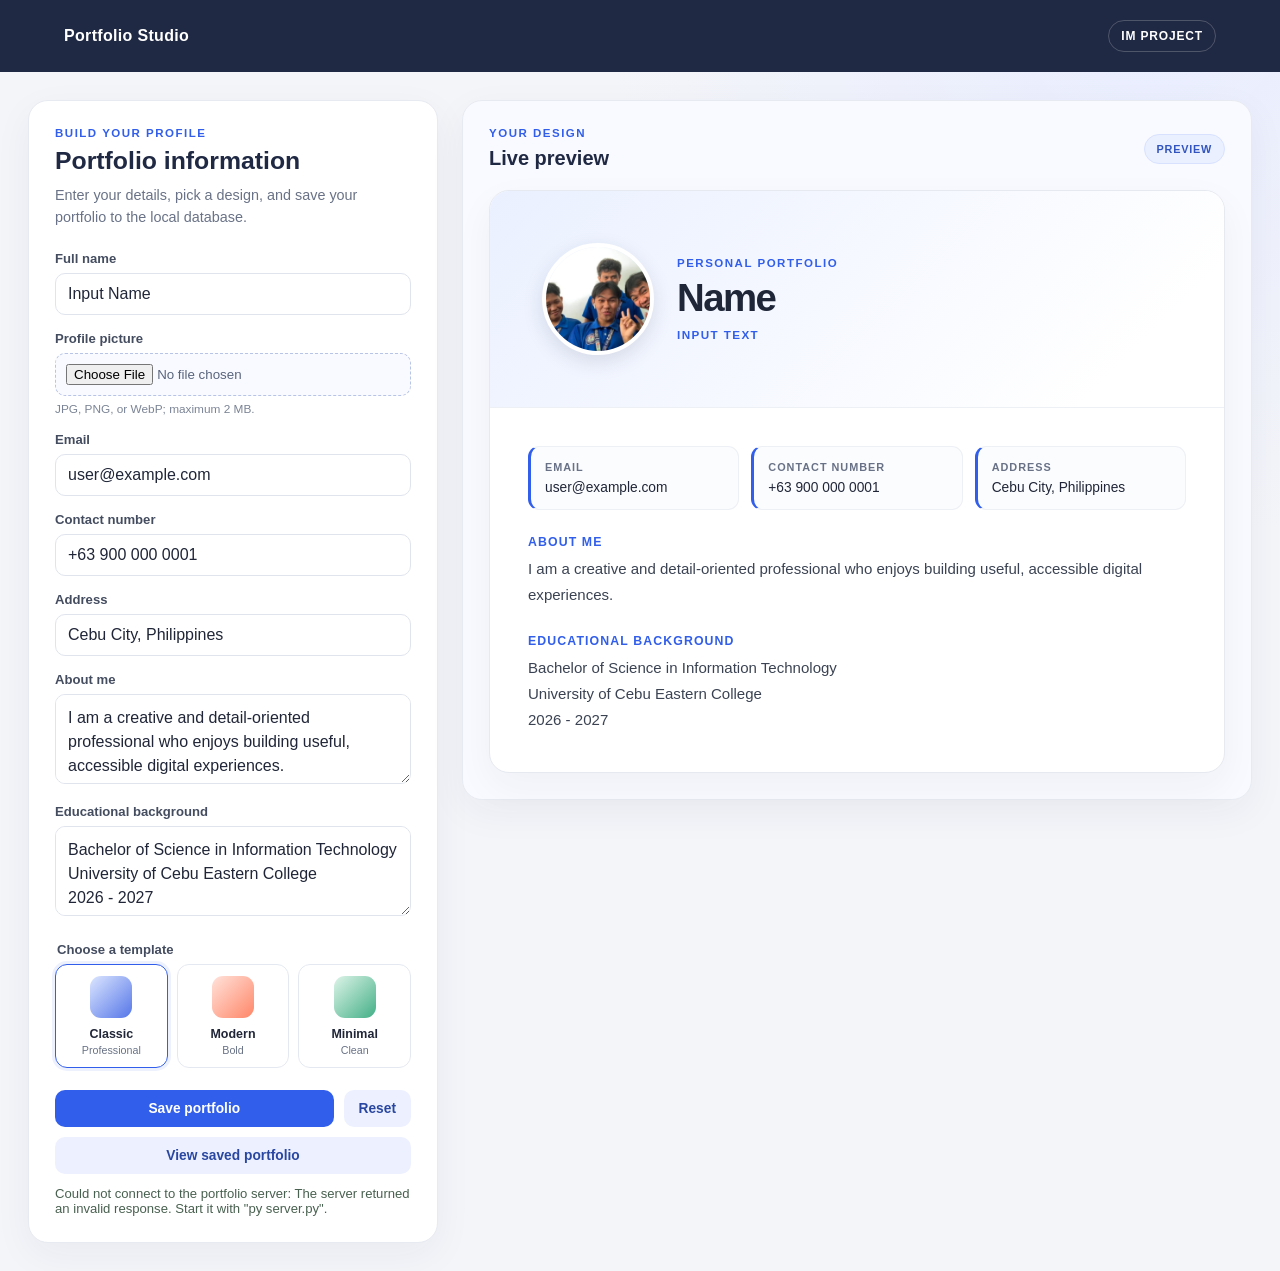
==== index.html @ dfabd65a "Add portfolio template generator Co-authored-by: Copilot <223556219+Copilot@users.noreply.github.com" ====
﻿<!doctype html>
<html lang="en">
<head>
  <meta charset="utf-8">
  <meta name="viewport" content="width=device-width, initial-scale=1">
  <title>Portfolio Template Generator</title>
  <link rel="stylesheet" href="styles.css">
  <script src="app.js" defer></script>
</head>
<body>
  <header class="site-header">
    <a class="brand" href="./">Portfolio Studio</a>
    <span class="header-tag">IM Project</span>
  </header>

  <main class="workspace">
    <section class="editor-panel">
      <div class="panel-heading">
        <p class="eyebrow">Build your profile</p>
        <h1>Portfolio information</h1>
        <p>Enter your details, pick a design, and save your portfolio to the local database.</p>
      </div>

      <form data-portfolio-form>
        <div class="field">
          <label for="full_name">Full name</label>
          <input id="full_name" name="full_name" value="Input Name" maxlength="120" required data-field="full_name">
        </div>

        <div class="field">
          <label for="profile_image">Profile picture</label>
          <input id="profile_image" name="profile_image" type="file" accept=".jpg,.jpeg,.png,.webp,image/jpeg,image/png,image/webp" data-image-input>
          <small>JPG, PNG, or WebP; maximum 2 MB.</small>
        </div>

        <div class="field">
          <label for="email">Email</label>
          <input id="email" name="email" type="email" value="user@example.com" maxlength="255" required data-field="email">
        </div>

        <div class="field">
          <label for="phone">Contact number</label>
          <input id="phone" name="phone" type="tel" value="+63 900 000 0001" maxlength="40" required data-field="phone">
        </div>

        <div class="field">
          <label for="address">Address</label>
          <input id="address" name="address" value="Cebu City, Philippines" maxlength="180" required data-field="address">
        </div>

        <div class="field">
          <label for="about">About me</label>
          <textarea id="about" name="about" maxlength="3000" required data-field="about">I am a creative and detail-oriented professional who enjoys building useful, accessible digital experiences.</textarea>
        </div>

        <div class="field">
          <label for="education">Educational background</label>
          <textarea id="education" name="education" maxlength="3000" required data-field="education">Bachelor of Science in Information Technology
University of Cebu Eastern College
2026 - 2027</textarea>
        </div>

        <fieldset class="template-field">
          <legend>Choose a template</legend>
          <div class="template-options">
            <label class="template-choice">
              <input type="radio" name="template" value="classic" checked data-template-choice>
              <span class="template-swatch swatch-classic" aria-hidden="true"></span>
              <span><strong>Classic</strong><small>Professional</small></span>
            </label>
            <label class="template-choice">
              <input type="radio" name="template" value="modern" data-template-choice>
              <span class="template-swatch swatch-modern" aria-hidden="true"></span>
              <span><strong>Modern</strong><small>Bold</small></span>
            </label>
            <label class="template-choice">
              <input type="radio" name="template" value="minimal" data-template-choice>
              <span class="template-swatch swatch-minimal" aria-hidden="true"></span>
              <span><strong>Minimal</strong><small>Clean</small></span>
            </label>
          </div>
        </fieldset>

        <div class="editor-actions">
          <button class="button button-primary" type="submit">Save portfolio</button>
          <button class="button button-secondary" type="reset">Reset</button>
        </div>
        <button class="button button-secondary saved-check-button" type="button" data-view-saved>View saved portfolio</button>
        <p class="save-status" role="status" aria-live="polite" data-save-status></p>
      </form>
    </section>

    <section class="preview-panel" aria-label="Portfolio preview">
      <div class="preview-heading">
        <div>
          <p class="eyebrow">Your design</p>
          <h2>Live preview</h2>
        </div>
        <span class="live-badge">Preview</span>
      </div>

      <article class="portfolio-card template-classic" data-preview-card>
        <header class="portfolio-hero">
          <img class="avatar" src="imgs.jpg" alt="Profile photo of Alex Morgan">
          <div>
            <p class="eyebrow">Personal Portfolio</p>
            <h1 data-preview="full_name">Name</h1>
            <p class="role">Input text</p>
          </div>
        </header>
        <div class="portfolio-content">
          <section class="contact-grid" aria-label="Contact information">
            <div class="info-card">
              <h2>Email</h2>
              <p data-preview="email">user@example.com</p>
            </div>
            <div class="info-card">
              <h2>Contact number</h2>
              <p data-preview="phone">+63 900 000 0001</p>
            </div>
            <div class="info-card">
              <h2>Address</h2>
              <p data-preview="address">Cebu City, Philippines</p>
            </div>
          </section>
          <section class="content-section">
            <h2>About me</h2>
            <p data-preview="about">I am a creative and detail-oriented professional who enjoys building useful, accessible digital experiences.</p>
          </section>
          <section class="content-section">
            <h2>Educational background</h2>
            <p class="multiline" data-preview="education">Bachelor of Science in Information Technology
University of Cebu Eastern College
2026 - 2027</p>
          </section>
        </div>
      </article>
    </section>
  </main>

  <dialog class="saved-dialog" data-saved-dialog aria-labelledby="saved-dialog-title">
    <div class="saved-dialog-header">
      <div>
        <p class="eyebrow">Saved on this computer</p>
        <h2 id="saved-dialog-title">Your saved portfolio</h2>
      </div>
      <div class="saved-dialog-actions">
        <button class="button button-primary" type="button" data-download-saved>Download</button>
        <button class="button button-secondary" type="button" data-close-saved>Close</button>
      </div>
    </div>
    <div data-saved-content></div>
  </dialog>
</body>
</html>
---- styles.css ----
:root {
    color-scheme: light;
    font-family: Inter, "Segoe UI", Arial, sans-serif;
    color: #202638;
    background: #f1f3f8;
    font-synthesis: none;
    text-rendering: optimizeLegibility;
    --blue: #315eea;
    --muted: #697286;
    --line: #e4e8f0;
}

* { box-sizing: border-box; }
body { margin: 0; min-height: 100vh; background: radial-gradient(circle at 90% 0%, #e8edff, transparent 34rem), #f4f5f9; }
a { color: inherit; }
.site-header { height: 72px; display: flex; align-items: center; justify-content: space-between; padding: 0 clamp(20px, 5vw, 70px); color: #fff; background: #202943; }
.brand { color: inherit; text-decoration: none; font-weight: 800; letter-spacing: .02em; }
.header-tag, .live-badge { border: 1px solid #ffffff35; border-radius: 999px; padding: 8px 12px; font-size: .75rem; font-weight: 700; letter-spacing: .07em; text-transform: uppercase; }
.workspace { width: min(1440px, 100%); margin: 0 auto; padding: 28px; display: grid; grid-template-columns: minmax(300px, 410px) minmax(0, 1fr); gap: 24px; align-items: start; }
.editor-panel, .preview-panel { border: 1px solid #e7eaf1; border-radius: 20px; background: #fff; box-shadow: 0 12px 38px #25304c0d; }
.editor-panel { padding: 26px; }
.panel-heading { margin-bottom: 22px; }
.eyebrow { margin: 0 0 8px; color: var(--blue); font-size: .72rem; font-weight: 800; letter-spacing: .13em; text-transform: uppercase; }
.panel-heading h1, .preview-heading h2 { margin: 0; color: #202943; }
.panel-heading h1 { font-size: 1.55rem; }
.panel-heading > p:last-child { margin: 9px 0 0; color: var(--muted); line-height: 1.55; font-size: .9rem; }
.field { margin-bottom: 16px; }
.field label, .template-field legend { display: block; margin-bottom: 7px; font-size: .82rem; font-weight: 750; color: #444d60; }
.field input:not([type="file"]), .field textarea { width: 100%; border: 1px solid #dfe4ed; border-radius: 10px; padding: 11px 12px; font: inherit; color: #202638; background: #fff; }
.field textarea { min-height: 90px; resize: vertical; line-height: 1.5; }
.field input:focus, .field textarea:focus { outline: 3px solid #315eea20; border-color: #7190f6; }
.field input[type="file"] { width: 100%; border: 1px dashed #b7c4e6; border-radius: 10px; padding: 10px; background: #f9faff; color: #59657d; }
.field small { display: block; margin-top: 6px; color: #7b8495; font-size: .74rem; }
.template-field { margin: 22px 0; padding: 0; border: 0; }
.template-options { display: grid; grid-template-columns: repeat(3, 1fr); gap: 9px; }
.template-choice { display: flex; flex-direction: column; align-items: center; gap: 9px; border: 1px solid var(--line); border-radius: 12px; padding: 11px 6px; text-align: center; cursor: pointer; }
.template-choice:has(input:checked) { border-color: var(--blue); box-shadow: 0 0 0 3px #315eea16; }
.template-choice input { position: absolute; opacity: 0; pointer-events: none; }
.template-choice:focus-within { outline: 3px solid #315eea38; }
.template-choice span:last-child { display: grid; gap: 3px; }
.template-choice strong { font-size: .78rem; }
.template-choice small { color: var(--muted); font-size: .67rem; }
.template-swatch { width: 42px; height: 42px; border-radius: 11px; }
.swatch-classic { background: linear-gradient(135deg, #dce6ff, #5576e8); }
.swatch-modern { background: linear-gradient(135deg, #ffe3db, #ff8668); }
.swatch-minimal { background: linear-gradient(135deg, #ddf4e9, #43af87); }
.button { display: inline-flex; justify-content: center; align-items: center; border: 0; border-radius: 10px; padding: 11px 15px; text-decoration: none; font: inherit; font-size: .86rem; font-weight: 750; cursor: pointer; }
.button-primary { color: #fff; background: var(--blue); }
.button-primary:hover { background: #254dcc; }
.button-secondary { color: #2947a1; background: #edf1ff; }
.save-button { width: 100%; min-height: 46px; }
.editor-actions { display: flex; gap: 10px; }
.editor-actions .button-primary { flex: 1; }
.saved-check-button { width: 100%; margin-top: 10px; }
.save-status { min-height: 1.4em; margin: 12px 0 0; color: #48604f; font-size: .82rem; }
.saved-dialog { width: min(900px, calc(100% - 32px)); max-width: 900px; max-height: min(90vh, 900px); padding: 24px; border: 1px solid #e2e6ef; border-radius: 18px; background: #f9faff; color: #202638; box-shadow: 0 24px 80px #121a2f40; overflow: auto; }
.saved-dialog::backdrop { background: #18213bb3; backdrop-filter: blur(3px); }
.saved-dialog-header { display: flex; justify-content: space-between; align-items: center; gap: 16px; margin-bottom: 20px; }
.saved-dialog-header h2 { margin: 0; color: #202943; }
.saved-dialog-actions { display: flex; align-items: center; gap: 10px; }
.saved-dialog .portfolio-card { width: 100%; }
.alert { margin: 0 0 18px; padding: 12px 14px; border-radius: 10px; font-size: .85rem; line-height: 1.5; }
.alert ul { margin: 6px 0 0; padding-left: 20px; }
.alert-error { color: #8f2635; background: #fff0f1; border: 1px solid #ffd4d8; }
.alert-success { color: #196648; background: #eaf8f1; border: 1px solid #ccebdc; }
.preview-panel { min-width: 0; padding: 26px; background: #f9faff; }
.preview-heading { display: flex; justify-content: space-between; align-items: center; margin-bottom: 20px; }
.preview-heading h2 { font-size: 1.25rem; }
.live-badge { color: #3154be; background: #eaf0ff; border-color: #d8e2ff; font-size: .68rem; }
.portfolio-card { --accent: #315eea; --soft: #eaf0ff; width: min(100%, 840px); margin: 0 auto; overflow: hidden; border: 1px solid #e6e9f0; border-radius: 20px; background: #fff; box-shadow: 0 14px 38px #1b27400c; }
.template-modern { --accent: #e76d50; --soft: #fff0eb; border-radius: 5px; }
.template-minimal { --accent: #18825e; --soft: #eaf8f1; box-shadow: none; }
.portfolio-hero { display: flex; align-items: center; gap: 23px; padding: clamp(25px, 5vw, 52px); background: linear-gradient(135deg, var(--soft), #fff 85%); border-bottom: 1px solid #edf0f5; }
.avatar { width: 112px; height: 112px; flex: 0 0 auto; border: 4px solid #fff; border-radius: 50%; object-fit: cover; background: #e9edf6; box-shadow: 0 7px 20px #18294b20; }
.portfolio-hero h1 { margin: 0; color: #1e2638; font-size: clamp(1.65rem, 3vw, 2.5rem); line-height: 1.1; letter-spacing: -.04em; overflow-wrap: anywhere; }
.role { margin: 9px 0 0; color: var(--accent); font-size: .73rem; font-weight: 800; letter-spacing: .12em; text-transform: uppercase; }
.portfolio-content { padding: clamp(22px, 4vw, 38px); }
.contact-grid { display: grid; grid-template-columns: repeat(3, minmax(0, 1fr)); gap: 12px; }
.info-card { min-width: 0; padding: 14px; border: 1px solid #edf0f5; border-left: 3px solid var(--accent); border-radius: 11px; background: #fbfcfe; }
.info-card h2, .content-section h2 { margin: 0 0 7px; color: #687186; font-size: .68rem; font-weight: 800; letter-spacing: .09em; text-transform: uppercase; }
.info-card p { margin: 0; font-size: .86rem; overflow-wrap: anywhere; }
.content-section { margin-top: 25px; }
.content-section h2 { color: var(--accent); font-size: .77rem; }
.content-section p { margin: 0; color: #3b4353; font-size: .94rem; line-height: 1.75; white-space: pre-wrap; overflow-wrap: anywhere; }
.template-modern .info-card { border: 0; border-top: 3px solid var(--accent); border-radius: 4px; }
.template-minimal .info-card { border-color: #edf0f5; background: transparent; }
.published-page { width: min(920px, 100%); margin: 0 auto; padding: 28px 22px 60px; }
.published-toolbar { display: flex; justify-content: flex-end; gap: 10px; margin-bottom: 18px; }
@media (max-width: 1000px) { .workspace { grid-template-columns: minmax(280px, 370px) minmax(0, 1fr); padding: 18px; gap: 16px; } .editor-panel, .preview-panel { padding: 20px; } .contact-grid { grid-template-columns: 1fr; } }
@media (max-width: 760px) { .workspace { grid-template-columns: 1fr; } .preview-panel { grid-row: 1; } .contact-grid { grid-template-columns: 1fr 1fr; } }
@media (max-width: 480px) { .site-header { height: 62px; } .workspace { padding: 12px; } .editor-panel, .preview-panel { padding: 16px; border-radius: 15px; } .portfolio-hero { align-items: flex-start; flex-direction: column; } .avatar { width: 90px; height: 90px; } .contact-grid { grid-template-columns: 1fr; } .published-toolbar { flex-direction: column; } .saved-dialog { padding: 16px; } .saved-dialog-header { align-items: flex-start; flex-direction: column; } .saved-dialog-actions { width: 100%; } .saved-dialog-actions .button { flex: 1; } }
@media print { body { background: #fff; } .site-header, .published-toolbar { display: none; } .published-page { width: 100%; padding: 0; } .portfolio-card { box-shadow: none; } }
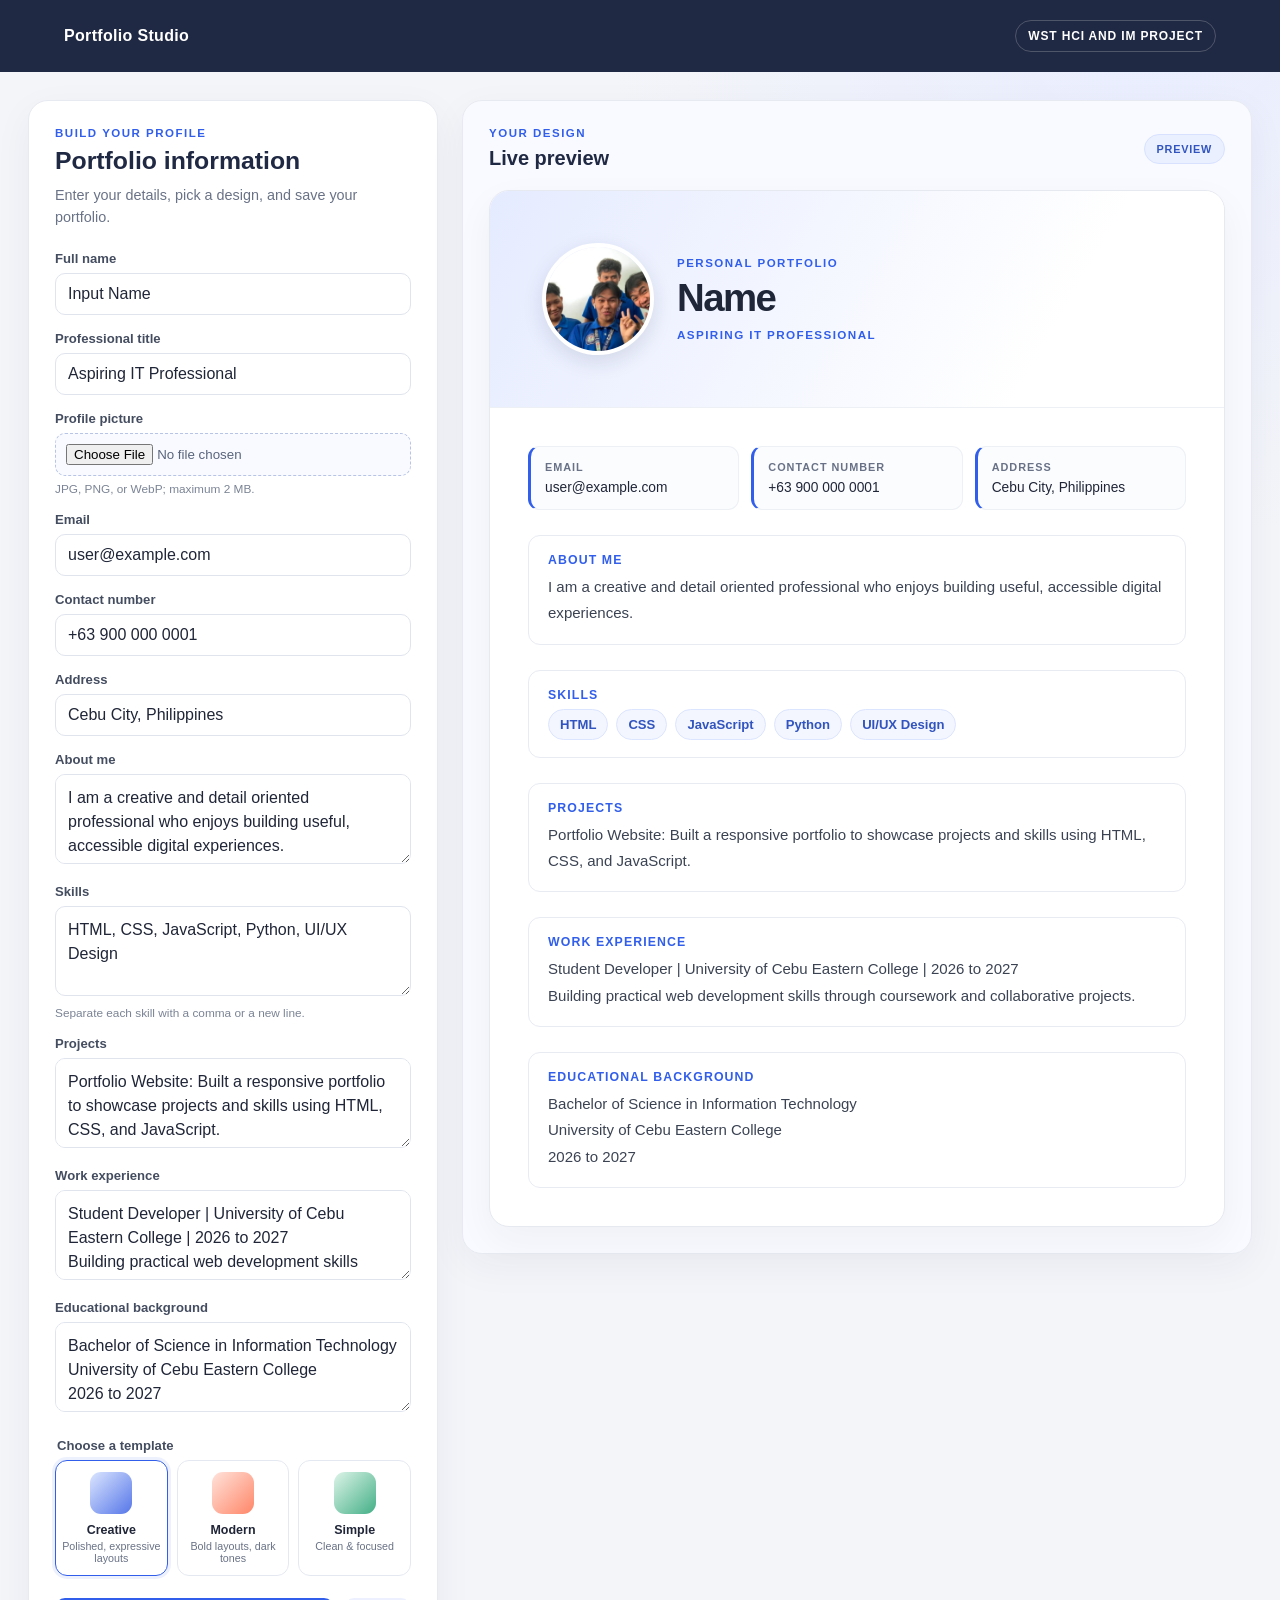
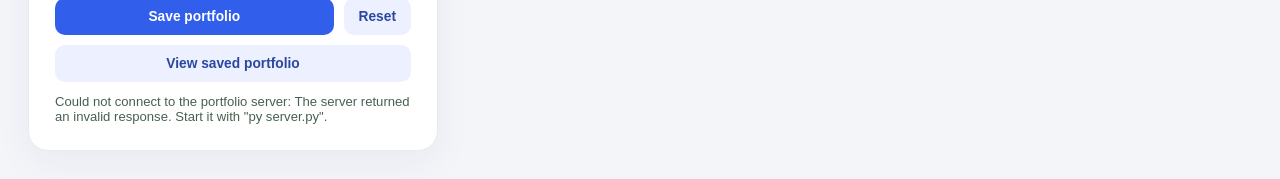
==== commit 5b1a256f: "Add portfolio persistence and Netlify function Co-authored-by: Copilot <223556219+Copilot@users.nore" ====
--- a/index.html
+++ b/index.html
@@ -10,7 +10,7 @@
 <body>
   <header class="site-header">
     <a class="brand" href="./">Portfolio Studio</a>
-    <span class="header-tag">IM Project</span>
+    <span class="header-tag">WST HCI AND IM PROJECT</span>
   </header>
 
   <main class="workspace">
@@ -18,13 +18,18 @@
       <div class="panel-heading">
         <p class="eyebrow">Build your profile</p>
         <h1>Portfolio information</h1>
-        <p>Enter your details, pick a design, and save your portfolio to the local database.</p>
+        <p>Enter your details, pick a design, and save your portfolio.</p>
       </div>
 
       <form data-portfolio-form>
         <div class="field">
           <label for="full_name">Full name</label>
           <input id="full_name" name="full_name" value="Input Name" maxlength="120" required data-field="full_name">
+        </div>
+
+        <div class="field">
+          <label for="career_title">Professional title</label>
+          <input id="career_title" name="career_title" value="Aspiring IT Professional" maxlength="120" required data-field="career_title">
         </div>
 
         <div class="field">
@@ -50,14 +55,31 @@
 
         <div class="field">
           <label for="about">About me</label>
-          <textarea id="about" name="about" maxlength="3000" required data-field="about">I am a creative and detail-oriented professional who enjoys building useful, accessible digital experiences.</textarea>
+          <textarea id="about" name="about" maxlength="3000" required data-field="about">I am a creative and detail oriented professional who enjoys building useful, accessible digital experiences.</textarea>
+        </div>
+
+        <div class="field">
+          <label for="skills">Skills</label>
+          <textarea id="skills" name="skills" maxlength="1000" placeholder="Separate skills with commas or new lines" data-field="skills">HTML, CSS, JavaScript, Python, UI/UX Design</textarea>
+          <small>Separate each skill with a comma or a new line.</small>
+        </div>
+
+        <div class="field">
+          <label for="projects">Projects</label>
+          <textarea id="projects" name="projects" maxlength="3000" placeholder="Project name, what you built, and the tools you used" data-field="projects">Portfolio Website: Built a responsive portfolio to showcase projects and skills using HTML, CSS, and JavaScript.</textarea>
+        </div>
+
+        <div class="field">
+          <label for="work_experience">Work experience</label>
+          <textarea id="work_experience" name="work_experience" maxlength="3000" placeholder="Role, organization, dates, and key contributions" data-field="work_experience">Student Developer | University of Cebu Eastern College | 2026 to 2027
+Building practical web development skills through coursework and collaborative projects.</textarea>
         </div>
 
         <div class="field">
           <label for="education">Educational background</label>
           <textarea id="education" name="education" maxlength="3000" required data-field="education">Bachelor of Science in Information Technology
 University of Cebu Eastern College
-2026 - 2027</textarea>
+2026 to 2027</textarea>
         </div>
 
         <fieldset class="template-field">
@@ -66,17 +88,17 @@
             <label class="template-choice">
               <input type="radio" name="template" value="classic" checked data-template-choice>
               <span class="template-swatch swatch-classic" aria-hidden="true"></span>
-              <span><strong>Classic</strong><small>Professional</small></span>
+              <span><strong>Creative</strong><small>Polished, expressive layouts</small></span>
             </label>
             <label class="template-choice">
               <input type="radio" name="template" value="modern" data-template-choice>
               <span class="template-swatch swatch-modern" aria-hidden="true"></span>
-              <span><strong>Modern</strong><small>Bold</small></span>
+              <span><strong>Modern</strong><small>Bold layouts, dark tones</small></span>
             </label>
             <label class="template-choice">
               <input type="radio" name="template" value="minimal" data-template-choice>
               <span class="template-swatch swatch-minimal" aria-hidden="true"></span>
-              <span><strong>Minimal</strong><small>Clean</small></span>
+              <span><strong>Simple</strong><small>Clean &amp; focused</small></span>
             </label>
           </div>
         </fieldset>
@@ -101,11 +123,11 @@
 
       <article class="portfolio-card template-classic" data-preview-card>
         <header class="portfolio-hero">
-          <img class="avatar" src="imgs.jpg" alt="Profile photo of Alex Morgan">
+          <img class="avatar" src="imgs.jpg" alt="Profile photo of Input Name">
           <div>
             <p class="eyebrow">Personal Portfolio</p>
             <h1 data-preview="full_name">Name</h1>
-            <p class="role">Input text</p>
+            <p class="role" data-preview="career_title">Aspiring IT Professional</p>
           </div>
         </header>
         <div class="portfolio-content">
@@ -125,13 +147,28 @@
           </section>
           <section class="content-section">
             <h2>About me</h2>
-            <p data-preview="about">I am a creative and detail-oriented professional who enjoys building useful, accessible digital experiences.</p>
+            <p data-preview="about">I am a creative and detail oriented professional who enjoys building useful, accessible digital experiences.</p>
+          </section>
+          <section class="content-section" data-section="skills">
+            <h2>Skills</h2>
+            <ul class="skill-list" data-preview-skills aria-label="Skills">
+              <li>HTML</li><li>CSS</li><li>JavaScript</li><li>Python</li><li>UI/UX Design</li>
+            </ul>
+          </section>
+          <section class="content-section" data-section="projects">
+            <h2>Projects</h2>
+            <p data-preview="projects">Portfolio Website: Built a responsive portfolio to showcase projects and skills using HTML, CSS, and JavaScript.</p>
+          </section>
+          <section class="content-section" data-section="work_experience">
+            <h2>Work experience</h2>
+            <p data-preview="work_experience">Student Developer | University of Cebu Eastern College | 2026 to 2027
+Building practical web development skills through coursework and collaborative projects.</p>
           </section>
           <section class="content-section">
             <h2>Educational background</h2>
             <p class="multiline" data-preview="education">Bachelor of Science in Information Technology
 University of Cebu Eastern College
-2026 - 2027</p>
+2026 to 2027</p>
           </section>
         </div>
       </article>
--- a/styles.css
+++ b/styles.css
@@ -86,7 +86,34 @@
 .template-minimal .info-card { border-color: #edf0f5; background: transparent; }
 .published-page { width: min(920px, 100%); margin: 0 auto; padding: 28px 22px 60px; }
 .published-toolbar { display: flex; justify-content: flex-end; gap: 10px; margin-bottom: 18px; }
+.skill-list { display: flex; flex-wrap: wrap; gap: 8px; margin: 0; padding: 0; list-style: none; }
+.skill-list li { padding: 7px 11px; border: 1px solid #dce5ff; border-radius: 999px; color: #3154be; background: #f3f6ff; font-size: .82rem; font-weight: 650; }
+.template-classic .portfolio-hero { background: linear-gradient(120deg, #e5ebff, #fff 75%); }
+.template-classic .content-section { padding: 17px 19px; border: 1px solid #e8ebf2; border-radius: 12px; background: #fff; }
+.template-modern { color: #f8f8fb; background: #171b27; border-color: #292e3b; }
+.template-modern .portfolio-hero { color: #f8f8fb; background: #222735; border-bottom: 3px solid var(--accent); }
+.template-modern .portfolio-hero h1 { color: #fff; }
+.template-modern .portfolio-hero .eyebrow { color: #ffad97; }
+.template-modern .avatar { border-radius: 18px; box-shadow: 0 10px 25px #0005; }
+.template-modern .portfolio-content { display: grid; grid-template-columns: repeat(2, minmax(0, 1fr)); gap: 16px 22px; }
+.template-modern .contact-grid, .template-modern .content-section:nth-of-type(2) { grid-column: 1 / -1; }
+.template-modern .info-card { color: #f8f8fb; background: #222735; border-color: #373d4c; }
+.template-modern .info-card h2 { color: #b6bdcc; }
+.template-modern .content-section { align-self: start; margin-top: 0; padding: 18px; border: 1px solid #353b49; border-radius: 12px; background: #202531; }
+.template-modern .content-section h2 { color: #ff9478; }
+.template-modern .content-section p { color: #e0e3eb; }
+.template-modern .skill-list li { color: #ffe0d8; background: #3a2b2e; border-color: #634044; }
+.template-minimal { --accent: #18825e; --soft: #eaf8f1; border: 0; border-radius: 0; box-shadow: none; }
+.template-minimal .portfolio-hero { align-items: flex-end; padding-right: clamp(22px, 8vw, 76px); padding-left: clamp(22px, 8vw, 76px); background: #fff; border-bottom: 1px solid #dbe8e1; }
+.template-minimal .avatar { width: 92px; height: 92px; border: 0; border-radius: 8px; box-shadow: none; }
+.template-minimal .portfolio-content { max-width: 720px; margin: 0 auto; }
+.template-minimal .contact-grid { gap: 20px; }
+.template-minimal .info-card { padding: 0 0 12px; border: 0; border-bottom: 1px solid #dce7e1; border-radius: 0; background: transparent; }
+.template-minimal .content-section { padding-top: 19px; border-top: 1px solid #dce7e1; }
+.template-minimal .content-section h2 { letter-spacing: .16em; }
+.template-minimal .skill-list { gap: 7px 15px; }
+.template-minimal .skill-list li { padding: 3px 0; border: 0; border-bottom: 1px solid #a4ccb8; border-radius: 0; color: #24684e; background: transparent; }
 @media (max-width: 1000px) { .workspace { grid-template-columns: minmax(280px, 370px) minmax(0, 1fr); padding: 18px; gap: 16px; } .editor-panel, .preview-panel { padding: 20px; } .contact-grid { grid-template-columns: 1fr; } }
 @media (max-width: 760px) { .workspace { grid-template-columns: 1fr; } .preview-panel { grid-row: 1; } .contact-grid { grid-template-columns: 1fr 1fr; } }
-@media (max-width: 480px) { .site-header { height: 62px; } .workspace { padding: 12px; } .editor-panel, .preview-panel { padding: 16px; border-radius: 15px; } .portfolio-hero { align-items: flex-start; flex-direction: column; } .avatar { width: 90px; height: 90px; } .contact-grid { grid-template-columns: 1fr; } .published-toolbar { flex-direction: column; } .saved-dialog { padding: 16px; } .saved-dialog-header { align-items: flex-start; flex-direction: column; } .saved-dialog-actions { width: 100%; } .saved-dialog-actions .button { flex: 1; } }
+@media (max-width: 480px) { .site-header { height: 62px; } .workspace { padding: 12px; } .editor-panel, .preview-panel { padding: 16px; border-radius: 15px; } .portfolio-hero { align-items: flex-start; flex-direction: column; } .avatar { width: 90px; height: 90px; } .contact-grid { grid-template-columns: 1fr; } .template-modern .portfolio-content { grid-template-columns: 1fr; } .template-modern .contact-grid, .template-modern .content-section:nth-of-type(2) { grid-column: auto; } .template-minimal .portfolio-hero { align-items: flex-start; } .published-toolbar { flex-direction: column; } .saved-dialog { padding: 16px; } .saved-dialog-header { align-items: flex-start; flex-direction: column; } .saved-dialog-actions { width: 100%; } .saved-dialog-actions .button { flex: 1; } }
 @media print { body { background: #fff; } .site-header, .published-toolbar { display: none; } .published-page { width: 100%; padding: 0; } .portfolio-card { box-shadow: none; } }
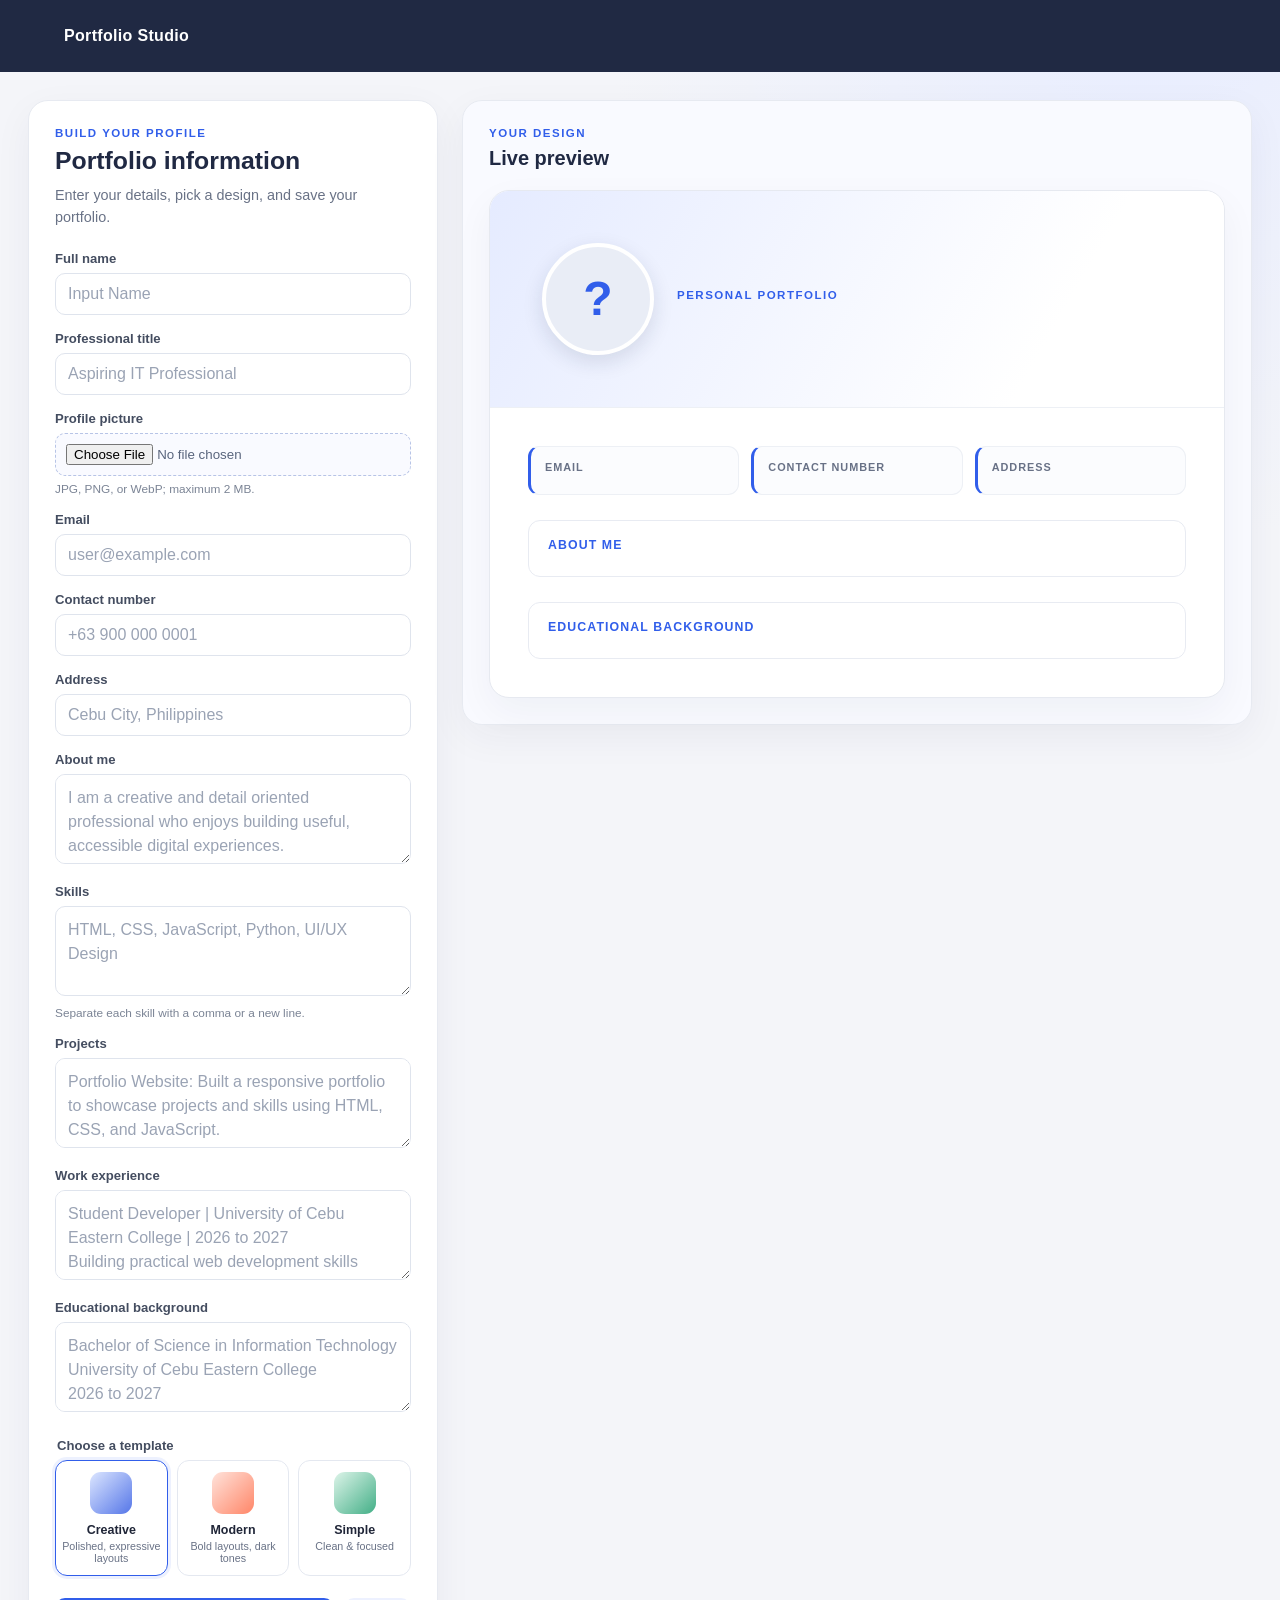
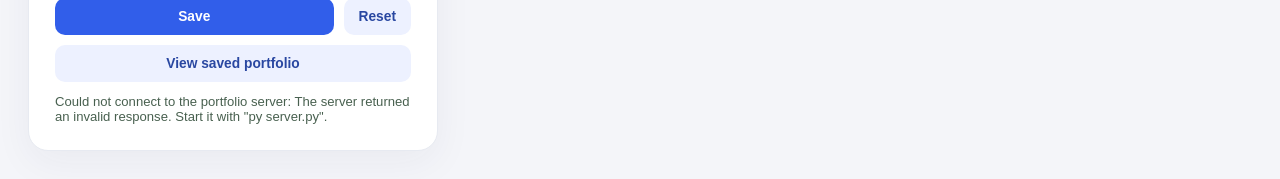
==== commit 012cdb29: "Update portfolio title validation and styling Co-authored-by: Copilot <223556219+Copilot@users.norep" ====
--- a/index.html
+++ b/index.html
@@ -10,7 +10,6 @@
 <body>
   <header class="site-header">
     <a class="brand" href="./">Portfolio Studio</a>
-    <span class="header-tag">WST HCI AND IM PROJECT</span>
   </header>
 
   <main class="workspace">
@@ -24,12 +23,12 @@
       <form data-portfolio-form>
         <div class="field">
           <label for="full_name">Full name</label>
-          <input id="full_name" name="full_name" value="Input Name" maxlength="120" required data-field="full_name">
+          <input id="full_name" name="full_name" placeholder="Input Name" maxlength="120" required data-field="full_name">
         </div>
 
         <div class="field">
           <label for="career_title">Professional title</label>
-          <input id="career_title" name="career_title" value="Aspiring IT Professional" maxlength="120" required data-field="career_title">
+          <input id="career_title" name="career_title" placeholder="Aspiring IT Professional" maxlength="120" required data-field="career_title">
         </div>
 
         <div class="field">
@@ -40,46 +39,43 @@
 
         <div class="field">
           <label for="email">Email</label>
-          <input id="email" name="email" type="email" value="user@example.com" maxlength="255" required data-field="email">
+          <input id="email" name="email" type="email" placeholder="user@example.com" maxlength="255" required data-field="email">
         </div>
 
         <div class="field">
           <label for="phone">Contact number</label>
-          <input id="phone" name="phone" type="tel" value="+63 900 000 0001" maxlength="40" required data-field="phone">
+          <input id="phone" name="phone" type="tel" placeholder="+63 900 000 0001" maxlength="40" required data-field="phone">
         </div>
 
         <div class="field">
           <label for="address">Address</label>
-          <input id="address" name="address" value="Cebu City, Philippines" maxlength="180" required data-field="address">
+          <input id="address" name="address" placeholder="Cebu City, Philippines" maxlength="180" required data-field="address">
         </div>
 
         <div class="field">
           <label for="about">About me</label>
-          <textarea id="about" name="about" maxlength="3000" required data-field="about">I am a creative and detail oriented professional who enjoys building useful, accessible digital experiences.</textarea>
+          <textarea id="about" name="about" placeholder="I am a creative and detail oriented professional who enjoys building useful, accessible digital experiences." maxlength="3000" required data-field="about"></textarea>
         </div>
 
         <div class="field">
           <label for="skills">Skills</label>
-          <textarea id="skills" name="skills" maxlength="1000" placeholder="Separate skills with commas or new lines" data-field="skills">HTML, CSS, JavaScript, Python, UI/UX Design</textarea>
+          <textarea id="skills" name="skills" maxlength="1000" placeholder="HTML, CSS, JavaScript, Python, UI/UX Design" data-field="skills"></textarea>
           <small>Separate each skill with a comma or a new line.</small>
         </div>
 
         <div class="field">
           <label for="projects">Projects</label>
-          <textarea id="projects" name="projects" maxlength="3000" placeholder="Project name, what you built, and the tools you used" data-field="projects">Portfolio Website: Built a responsive portfolio to showcase projects and skills using HTML, CSS, and JavaScript.</textarea>
+          <textarea id="projects" name="projects" maxlength="3000" placeholder="Portfolio Website: Built a responsive portfolio to showcase projects and skills using HTML, CSS, and JavaScript." data-field="projects"></textarea>
         </div>
 
         <div class="field">
           <label for="work_experience">Work experience</label>
-          <textarea id="work_experience" name="work_experience" maxlength="3000" placeholder="Role, organization, dates, and key contributions" data-field="work_experience">Student Developer | University of Cebu Eastern College | 2026 to 2027
-Building practical web development skills through coursework and collaborative projects.</textarea>
+          <textarea id="work_experience" name="work_experience" maxlength="3000" placeholder="Student Developer | University of Cebu Eastern College | 2026 to 2027&#10;Building practical web development skills through coursework and collaborative projects." data-field="work_experience"></textarea>
         </div>
 
         <div class="field">
           <label for="education">Educational background</label>
-          <textarea id="education" name="education" maxlength="3000" required data-field="education">Bachelor of Science in Information Technology
-University of Cebu Eastern College
-2026 to 2027</textarea>
+          <textarea id="education" name="education" placeholder="Bachelor of Science in Information Technology&#10;University of Cebu Eastern College&#10;2026 to 2027" maxlength="3000" required data-field="education"></textarea>
         </div>
 
         <fieldset class="template-field">
@@ -104,7 +100,7 @@
         </fieldset>
 
         <div class="editor-actions">
-          <button class="button button-primary" type="submit">Save portfolio</button>
+          <button class="button button-primary" type="submit">Save</button>
           <button class="button button-secondary" type="reset">Reset</button>
         </div>
         <button class="button button-secondary saved-check-button" type="button" data-view-saved>View saved portfolio</button>
@@ -118,57 +114,51 @@
           <p class="eyebrow">Your design</p>
           <h2>Live preview</h2>
         </div>
-        <span class="live-badge">Preview</span>
       </div>
 
       <article class="portfolio-card template-classic" data-preview-card>
         <header class="portfolio-hero">
-          <img class="avatar" src="imgs.jpg" alt="Profile photo of Input Name">
+          <span class="avatar avatar-placeholder" aria-hidden="true">?</span>
           <div>
             <p class="eyebrow">Personal Portfolio</p>
-            <h1 data-preview="full_name">Name</h1>
-            <p class="role" data-preview="career_title">Aspiring IT Professional</p>
+            <h1 data-preview="full_name"></h1>
+            <p class="role" data-preview="career_title"></p>
           </div>
         </header>
         <div class="portfolio-content">
           <section class="contact-grid" aria-label="Contact information">
             <div class="info-card">
               <h2>Email</h2>
-              <p data-preview="email">user@example.com</p>
+              <p data-preview="email"></p>
             </div>
             <div class="info-card">
               <h2>Contact number</h2>
-              <p data-preview="phone">+63 900 000 0001</p>
+              <p data-preview="phone"></p>
             </div>
             <div class="info-card">
               <h2>Address</h2>
-              <p data-preview="address">Cebu City, Philippines</p>
+              <p data-preview="address"></p>
             </div>
           </section>
           <section class="content-section">
             <h2>About me</h2>
-            <p data-preview="about">I am a creative and detail oriented professional who enjoys building useful, accessible digital experiences.</p>
+            <p data-preview="about"></p>
           </section>
           <section class="content-section" data-section="skills">
             <h2>Skills</h2>
-            <ul class="skill-list" data-preview-skills aria-label="Skills">
-              <li>HTML</li><li>CSS</li><li>JavaScript</li><li>Python</li><li>UI/UX Design</li>
-            </ul>
+            <ul class="skill-list" data-preview-skills aria-label="Skills"></ul>
           </section>
           <section class="content-section" data-section="projects">
             <h2>Projects</h2>
-            <p data-preview="projects">Portfolio Website: Built a responsive portfolio to showcase projects and skills using HTML, CSS, and JavaScript.</p>
+            <p data-preview="projects"></p>
           </section>
           <section class="content-section" data-section="work_experience">
             <h2>Work experience</h2>
-            <p data-preview="work_experience">Student Developer | University of Cebu Eastern College | 2026 to 2027
-Building practical web development skills through coursework and collaborative projects.</p>
+            <p data-preview="work_experience"></p>
           </section>
           <section class="content-section">
             <h2>Educational background</h2>
-            <p class="multiline" data-preview="education">Bachelor of Science in Information Technology
-University of Cebu Eastern College
-2026 to 2027</p>
+            <p class="multiline" data-preview="education"></p>
           </section>
         </div>
       </article>
--- a/styles.css
+++ b/styles.css
@@ -15,7 +15,6 @@
 a { color: inherit; }
 .site-header { height: 72px; display: flex; align-items: center; justify-content: space-between; padding: 0 clamp(20px, 5vw, 70px); color: #fff; background: #202943; }
 .brand { color: inherit; text-decoration: none; font-weight: 800; letter-spacing: .02em; }
-.header-tag, .live-badge { border: 1px solid #ffffff35; border-radius: 999px; padding: 8px 12px; font-size: .75rem; font-weight: 700; letter-spacing: .07em; text-transform: uppercase; }
 .workspace { width: min(1440px, 100%); margin: 0 auto; padding: 28px; display: grid; grid-template-columns: minmax(300px, 410px) minmax(0, 1fr); gap: 24px; align-items: start; }
 .editor-panel, .preview-panel { border: 1px solid #e7eaf1; border-radius: 20px; background: #fff; box-shadow: 0 12px 38px #25304c0d; }
 .editor-panel { padding: 26px; }
@@ -27,6 +26,7 @@
 .field { margin-bottom: 16px; }
 .field label, .template-field legend { display: block; margin-bottom: 7px; font-size: .82rem; font-weight: 750; color: #444d60; }
 .field input:not([type="file"]), .field textarea { width: 100%; border: 1px solid #dfe4ed; border-radius: 10px; padding: 11px 12px; font: inherit; color: #202638; background: #fff; }
+.field input::placeholder, .field textarea::placeholder { color: #9aa3b4; opacity: 1; }
 .field textarea { min-height: 90px; resize: vertical; line-height: 1.5; }
 .field input:focus, .field textarea:focus { outline: 3px solid #315eea20; border-color: #7190f6; }
 .field input[type="file"] { width: 100%; border: 1px dashed #b7c4e6; border-radius: 10px; padding: 10px; background: #f9faff; color: #59657d; }
@@ -66,12 +66,12 @@
 .preview-panel { min-width: 0; padding: 26px; background: #f9faff; }
 .preview-heading { display: flex; justify-content: space-between; align-items: center; margin-bottom: 20px; }
 .preview-heading h2 { font-size: 1.25rem; }
-.live-badge { color: #3154be; background: #eaf0ff; border-color: #d8e2ff; font-size: .68rem; }
 .portfolio-card { --accent: #315eea; --soft: #eaf0ff; width: min(100%, 840px); margin: 0 auto; overflow: hidden; border: 1px solid #e6e9f0; border-radius: 20px; background: #fff; box-shadow: 0 14px 38px #1b27400c; }
 .template-modern { --accent: #e76d50; --soft: #fff0eb; border-radius: 5px; }
 .template-minimal { --accent: #18825e; --soft: #eaf8f1; box-shadow: none; }
 .portfolio-hero { display: flex; align-items: center; gap: 23px; padding: clamp(25px, 5vw, 52px); background: linear-gradient(135deg, var(--soft), #fff 85%); border-bottom: 1px solid #edf0f5; }
-.avatar { width: 112px; height: 112px; flex: 0 0 auto; border: 4px solid #fff; border-radius: 50%; object-fit: cover; background: #e9edf6; box-shadow: 0 7px 20px #18294b20; }
+.avatar { width: 112px; height: 112px; flex: 0 0 auto; border: 4px solid #fff; border-radius: 50%; background: #e9edf6; box-shadow: 0 7px 20px #18294b20; }
+.avatar-placeholder { display: grid; place-items: center; color: var(--accent); font-size: 3rem; font-weight: 800; line-height: 1; }
 .portfolio-hero h1 { margin: 0; color: #1e2638; font-size: clamp(1.65rem, 3vw, 2.5rem); line-height: 1.1; letter-spacing: -.04em; overflow-wrap: anywhere; }
 .role { margin: 9px 0 0; color: var(--accent); font-size: .73rem; font-weight: 800; letter-spacing: .12em; text-transform: uppercase; }
 .portfolio-content { padding: clamp(22px, 4vw, 38px); }
@@ -105,6 +105,7 @@
 .template-modern .skill-list li { color: #ffe0d8; background: #3a2b2e; border-color: #634044; }
 .template-minimal { --accent: #18825e; --soft: #eaf8f1; border: 0; border-radius: 0; box-shadow: none; }
 .template-minimal .portfolio-hero { align-items: flex-end; padding-right: clamp(22px, 8vw, 76px); padding-left: clamp(22px, 8vw, 76px); background: #fff; border-bottom: 1px solid #dbe8e1; }
+.template-minimal .portfolio-hero .eyebrow { color: var(--accent); }
 .template-minimal .avatar { width: 92px; height: 92px; border: 0; border-radius: 8px; box-shadow: none; }
 .template-minimal .portfolio-content { max-width: 720px; margin: 0 auto; }
 .template-minimal .contact-grid { gap: 20px; }
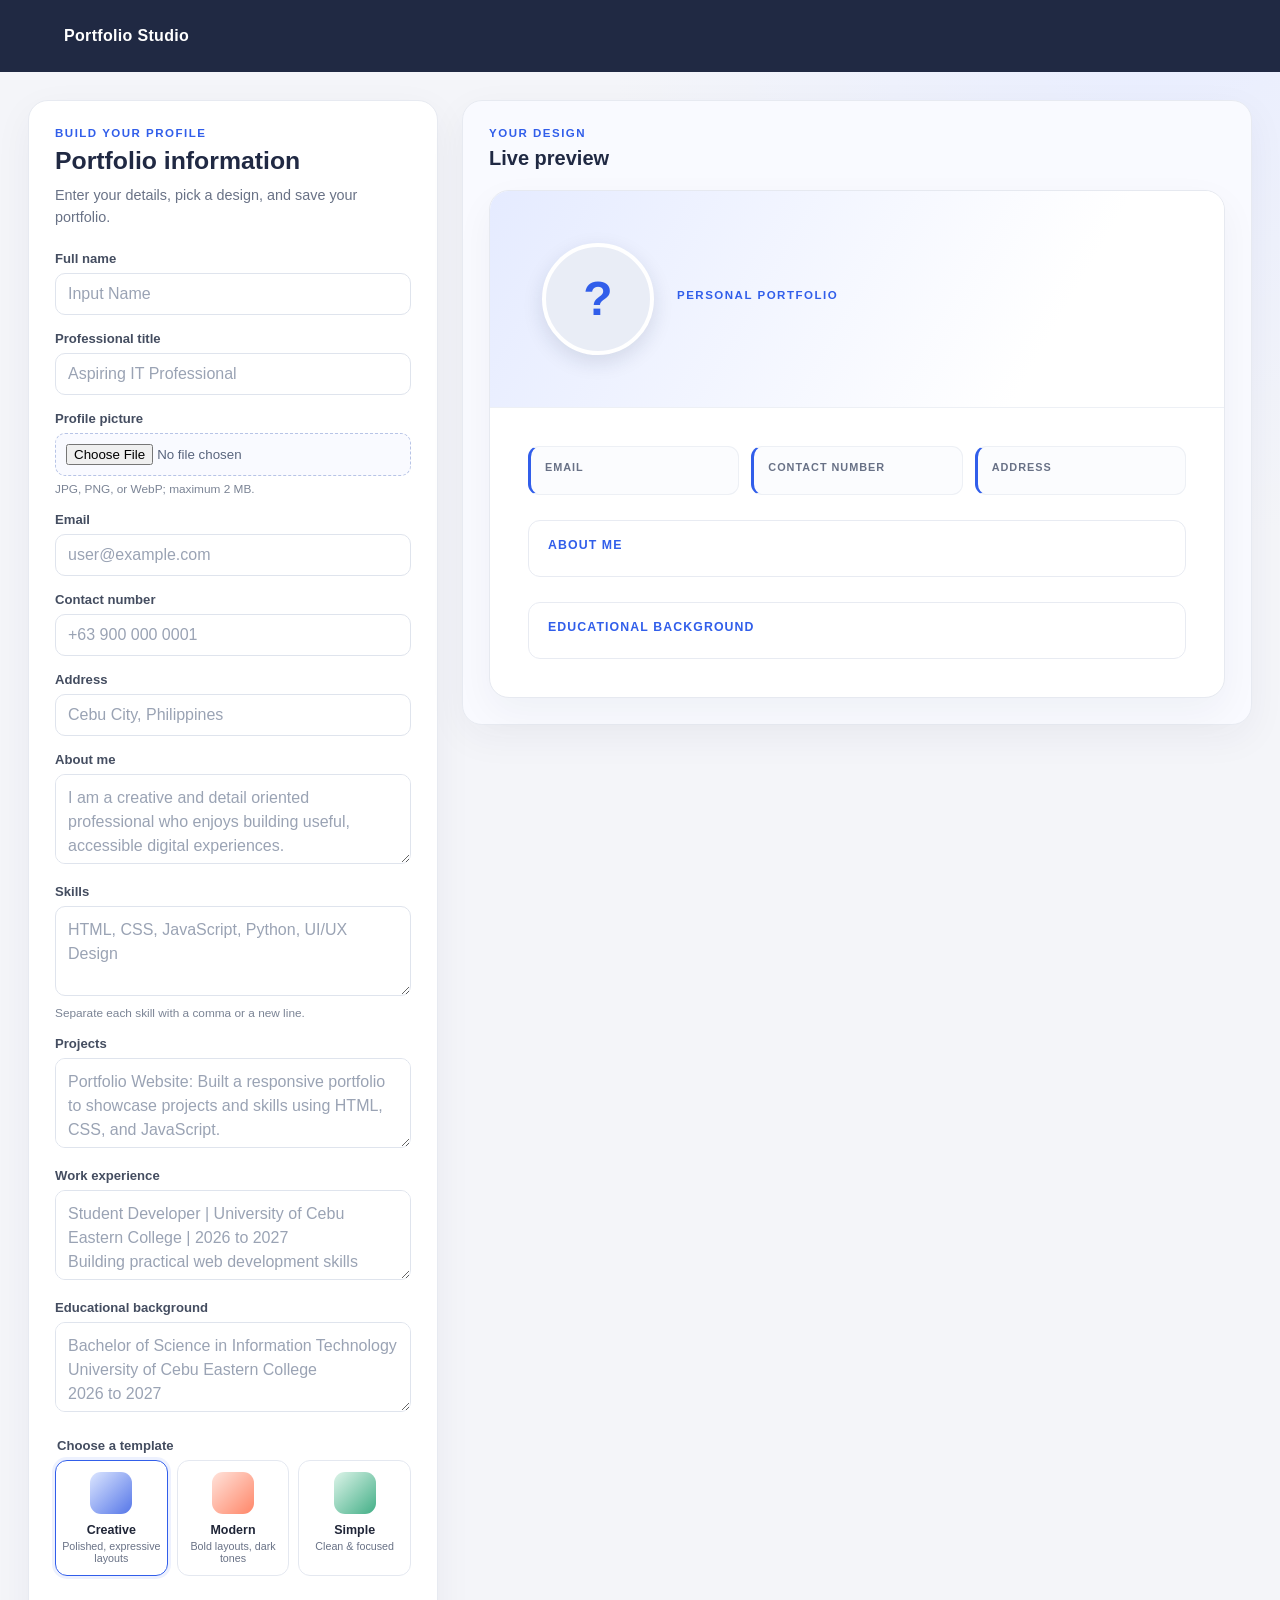
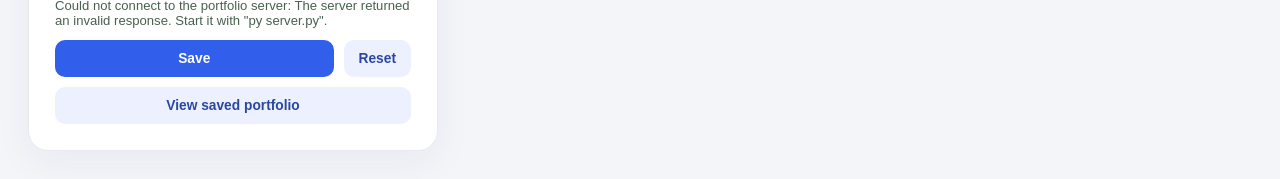
==== commit 9beafa14: "Remove status text from saved portfolio button Co-authored-by: Copilot <223556219+Copilot@users.nore" ====
--- a/index.html
+++ b/index.html
@@ -99,12 +99,12 @@
           </div>
         </fieldset>
 
+        <p class="save-status" role="status" aria-live="polite" data-save-status></p>
         <div class="editor-actions">
           <button class="button button-primary" type="submit">Save</button>
           <button class="button button-secondary" type="reset">Reset</button>
         </div>
         <button class="button button-secondary saved-check-button" type="button" data-view-saved>View saved portfolio</button>
-        <p class="save-status" role="status" aria-live="polite" data-save-status></p>
       </form>
     </section>
 
--- a/styles.css
+++ b/styles.css
@@ -52,7 +52,8 @@
 .editor-actions { display: flex; gap: 10px; }
 .editor-actions .button-primary { flex: 1; }
 .saved-check-button { width: 100%; margin-top: 10px; }
-.save-status { min-height: 1.4em; margin: 12px 0 0; color: #48604f; font-size: .82rem; }
+.save-status { margin: 0 0 12px; color: #48604f; font-size: .82rem; }
+.save-status:empty { display: none; }
 .saved-dialog { width: min(900px, calc(100% - 32px)); max-width: 900px; max-height: min(90vh, 900px); padding: 24px; border: 1px solid #e2e6ef; border-radius: 18px; background: #f9faff; color: #202638; box-shadow: 0 24px 80px #121a2f40; overflow: auto; }
 .saved-dialog::backdrop { background: #18213bb3; backdrop-filter: blur(3px); }
 .saved-dialog-header { display: flex; justify-content: space-between; align-items: center; gap: 16px; margin-bottom: 20px; }
